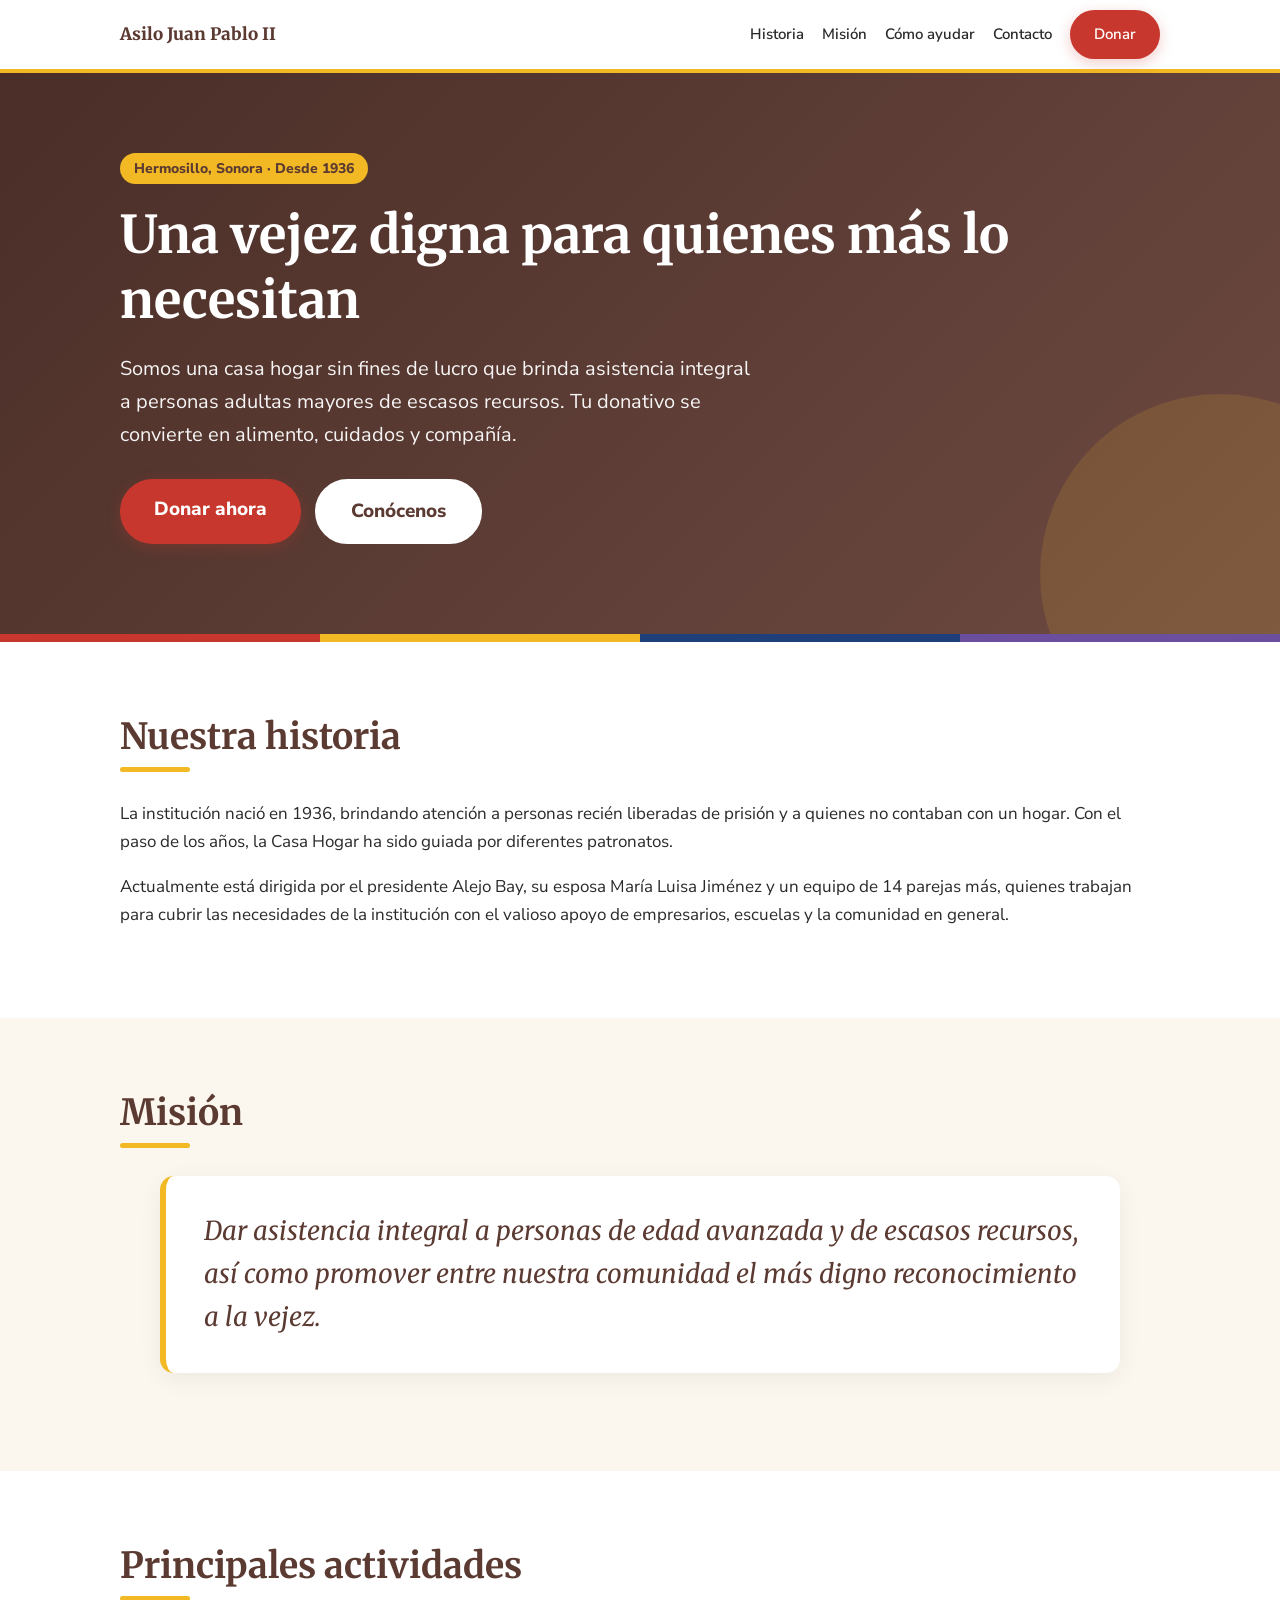
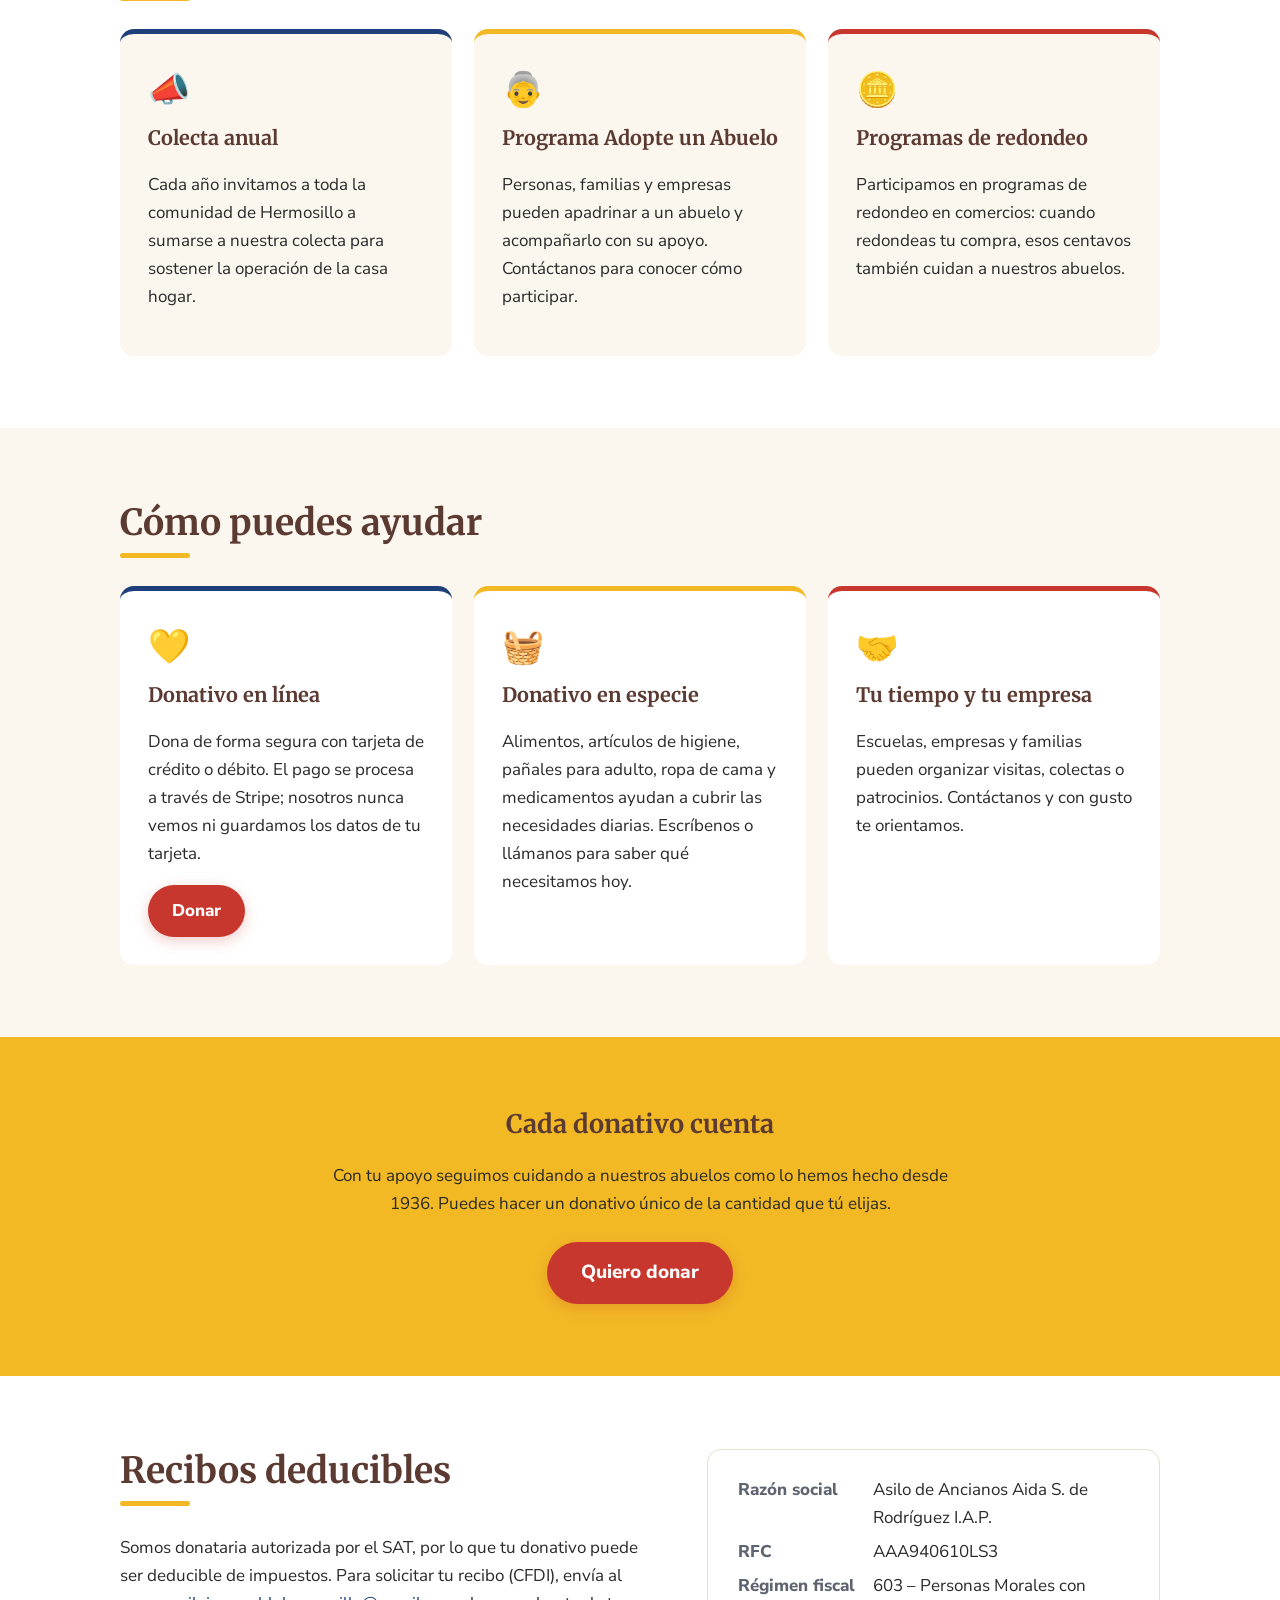
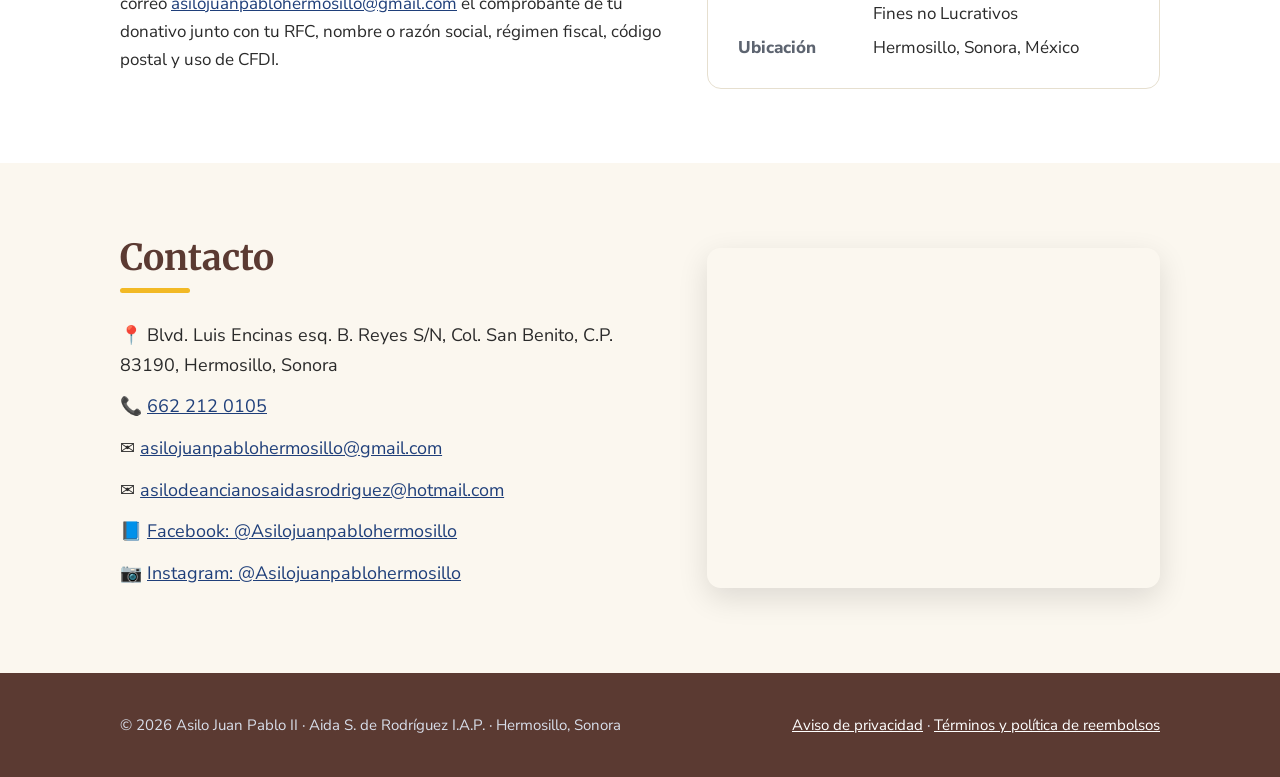
==== index.html @ 7213e2b3 "Add files via upload" ====
<!doctype html>
<html lang="es-MX">
<head>
  <meta charset="utf-8">
  <meta name="viewport" content="width=device-width, initial-scale=1">
  <title>Asilo Juan Pablo II | Hermosillo, Sonora</title>
  <meta name="description" content="Casa hogar para personas adultas mayores de escasos recursos en Hermosillo, Sonora, desde 1936. Dona en línea y ayúdanos a brindarles una vejez digna.">
  <meta property="og:title" content="Asilo Juan Pablo II – Hermosillo">
  <meta property="og:description" content="Desde 1936 brindamos asistencia integral a personas adultas mayores de escasos recursos. Tu donativo hace la diferencia.">
  <meta property="og:image" content="imagenes/foto-principal.jpg">
  <link rel="icon" href="imagenes/logo.png">
  <link rel="preconnect" href="https://fonts.googleapis.com">
  <link href="https://fonts.googleapis.com/css2?family=Merriweather:ital,wght@0,700;1,400&family=Nunito+Sans:wght@400;600;800&display=swap" rel="stylesheet">
  <link rel="stylesheet" href="estilos.css">
</head>
<body>

<header class="cabecera">
  <div class="contenedor">
    <a class="marca" href="#inicio">
      <img src="imagenes/logo.png" alt="Logotipo Asilo Juan Pablo II" data-opcional>
      <span>Asilo Juan Pablo II</span>
    </a>
    <nav class="nav">
      <a href="#historia">Historia</a>
      <a href="#mision">Misión</a>
      <a href="#ayudar">Cómo ayudar</a>
      <a href="#contacto">Contacto</a>
      <a class="boton" href="#contacto" data-donar>Donar</a>
    </nav>
  </div>
</header>

<main id="inicio">

  <section class="portada">
    <div class="contenedor portada-grid">
      <div>
      <span class="etiqueta">Hermosillo, Sonora · Desde 1936</span>
      <h1>Una vejez digna para quienes más lo necesitan</h1>
      <p>Somos una casa hogar sin fines de lucro que brinda asistencia integral a personas adultas mayores de escasos recursos. Tu donativo se convierte en alimento, cuidados y compañía.</p>
      <div class="acciones">
        <a class="boton grande" href="#contacto" data-donar>Donar ahora</a>
        <a class="boton grande secundario" href="#historia">Conócenos</a>
      </div>
      </div>
      <div class="logo-portada" data-contenedor><img src="imagenes/logo.png" alt="Logotipo Asilo Juan Pablo II, Aida S. de Rodríguez I.A.P." data-opcional></div>
    </div>
  </section>
  <div class="franja-tricolor" aria-hidden="true"></div>

  <section id="historia" class="blanca">
    <div class="contenedor dos-col">
      <div>
        <h2 class="titulo-seccion">Nuestra historia</h2>
        <div class="linea"></div>
        <p>La institución nació en 1936, brindando atención a personas recién liberadas de prisión y a quienes no contaban con un hogar. Con el paso de los años, la Casa Hogar ha sido guiada por diferentes patronatos.</p>
        <p>Actualmente está dirigida por el presidente Alejo Bay, su esposa María Luisa Jiménez y un equipo de 14 parejas más, quienes trabajan para cubrir las necesidades de la institución con el valioso apoyo de empresarios, escuelas y la comunidad en general.</p>
      </div>
      <div class="foto" data-contenedor>
        <img src="imagenes/foto-principal.jpg" alt="Residentes del Asilo Juan Pablo II" data-opcional>
      </div>
    </div>
  </section>

  <section id="mision">
    <div class="contenedor">
      <h2 class="titulo-seccion">Misión</h2>
      <div class="linea"></div>
      <blockquote class="mision">
        Dar asistencia integral a personas de edad avanzada y de escasos recursos, así como promover entre nuestra comunidad el más digno reconocimiento a la vejez.
      </blockquote>
    </div>
  </section>

  <section id="actividades" class="blanca">
    <div class="contenedor">
      <h2 class="titulo-seccion">Principales actividades</h2>
      <div class="linea"></div>
      <div class="tarjetas">
        <div class="tarjeta">
          <div class="icono" aria-hidden="true">📣</div>
          <h3>Colecta anual</h3>
          <p>Cada año invitamos a toda la comunidad de Hermosillo a sumarse a nuestra colecta para sostener la operación de la casa hogar.</p>
        </div>
        <div class="tarjeta">
          <div class="icono" aria-hidden="true">👵</div>
          <h3>Programa Adopte un Abuelo</h3>
          <p>Personas, familias y empresas pueden apadrinar a un abuelo y acompañarlo con su apoyo. Contáctanos para conocer cómo participar.</p>
        </div>
        <div class="tarjeta">
          <div class="icono" aria-hidden="true">🪙</div>
          <h3>Programas de redondeo</h3>
          <p>Participamos en programas de redondeo en comercios: cuando redondeas tu compra, esos centavos también cuidan a nuestros abuelos.</p>
        </div>
      </div>
    </div>
  </section>

  <section id="ayudar">
    <div class="contenedor">
      <h2 class="titulo-seccion">Cómo puedes ayudar</h2>
      <div class="linea"></div>
      <div class="tarjetas">
        <div class="tarjeta">
          <div class="icono" aria-hidden="true">💛</div>
          <h3>Donativo en línea</h3>
          <p>Dona de forma segura con tarjeta de crédito o débito. El pago se procesa a través de Stripe; nosotros nunca vemos ni guardamos los datos de tu tarjeta.</p>
          <a class="boton" href="#contacto" data-donar>Donar</a>
        </div>
        <div class="tarjeta">
          <div class="icono" aria-hidden="true">🧺</div>
          <h3>Donativo en especie</h3>
          <p>Alimentos, artículos de higiene, pañales para adulto, ropa de cama y medicamentos ayudan a cubrir las necesidades diarias. Escríbenos o llámanos para saber qué necesitamos hoy.</p>
        </div>
        <div class="tarjeta">
          <div class="icono" aria-hidden="true">🤝</div>
          <h3>Tu tiempo y tu empresa</h3>
          <p>Escuelas, empresas y familias pueden organizar visitas, colectas o patrocinios. Contáctanos y con gusto te orientamos.</p>
        </div>
      </div>
    </div>
  </section>

  <section id="galeria" class="blanca" data-contenedor>
    <div class="contenedor">
      <h2 class="titulo-seccion">Nuestra casa</h2>
      <div class="linea"></div>
      <div class="galeria">
        <figure data-contenedor><img src="imagenes/galeria-1.jpg" alt="Vida en el asilo" loading="lazy" data-opcional></figure>
        <figure data-contenedor><img src="imagenes/galeria-2.jpg" alt="Vida en el asilo" loading="lazy" data-opcional></figure>
        <figure data-contenedor><img src="imagenes/galeria-3.jpg" alt="Vida en el asilo" loading="lazy" data-opcional></figure>
        <figure data-contenedor><img src="imagenes/galeria-4.jpg" alt="Vida en el asilo" loading="lazy" data-opcional></figure>
        <figure data-contenedor><img src="imagenes/galeria-5.jpg" alt="Vida en el asilo" loading="lazy" data-opcional></figure>
        <figure data-contenedor><img src="imagenes/galeria-6.jpg" alt="Vida en el asilo" loading="lazy" data-opcional></figure>
      </div>
    </div>
  </section>

  <section class="franja-donar">
    <div class="contenedor">
      <h2>Cada donativo cuenta</h2>
      <p>Con tu apoyo seguimos cuidando a nuestros abuelos como lo hemos hecho desde 1936. Puedes hacer un donativo único de la cantidad que tú elijas.</p>
      <a class="boton grande" href="#contacto" data-donar>Quiero donar</a>
    </div>
  </section>

  <section id="transparencia" class="blanca">
    <div class="contenedor dos-col">
      <div>
        <h2 class="titulo-seccion">Recibos deducibles</h2>
        <div class="linea"></div>
        <p>Somos donataria autorizada por el SAT, por lo que tu donativo puede ser deducible de impuestos. Para solicitar tu recibo (CFDI), envía al correo <a href="mailto:asilojuanpablohermosillo@gmail.com" data-correo>asilojuanpablohermosillo@gmail.com</a> el comprobante de tu donativo junto con tu RFC, nombre o razón social, régimen fiscal, código postal y uso de CFDI.</p>
      </div>
      <div class="fiscal">
        <dl>
          <dt>Razón social</dt><dd data-campo="razonSocial">Asilo de Ancianos Aida S. de Rodríguez I.A.P.</dd>
          <dt>RFC</dt><dd data-campo="rfc">AAA940610LS3</dd>
          <dt>Régimen fiscal</dt><dd>603 – Personas Morales con Fines no Lucrativos</dd>
          <dt>Ubicación</dt><dd>Hermosillo, Sonora, México</dd>
        </dl>
      </div>
    </div>
  </section>

  <section id="contacto">
    <div class="contenedor dos-col">
      <div>
        <h2 class="titulo-seccion">Contacto</h2>
        <div class="linea"></div>
        <ul class="contacto-lista">
          <li>📍 <span data-campo="direccion">Blvd. Luis Encinas esq. B. Reyes S/N, Col. San Benito, C.P. 83190, Hermosillo, Sonora</span></li>
          <li>📞 <a href="tel:6622120105" data-telefono>662 212 0105</a></li>
          <li>✉️ <a href="mailto:asilojuanpablohermosillo@gmail.com" data-correo>asilojuanpablohermosillo@gmail.com</a></li>
          <li>✉️ <a href="mailto:asilodeancianosaidasrodriguez@hotmail.com" data-correo2>asilodeancianosaidasrodriguez@hotmail.com</a></li>
          <li>📘 <a href="https://www.facebook.com/Asilojuanpablohermosillo" data-facebook>Facebook: @Asilojuanpablohermosillo</a></li>
          <li>📷 <a href="https://www.instagram.com/asilojuanpablohermosillo" data-instagram>Instagram: @Asilojuanpablohermosillo</a></li>
          <li><a class="boton" href="#" data-whatsapp>Escríbenos por WhatsApp</a></li>
        </ul>
      </div>
      <div class="foto" style="aspect-ratio:4/3">
        <iframe title="Mapa de ubicación" width="100%" height="100%" style="border:0;min-height:300px" loading="lazy"
          src="https://www.google.com/maps?q=Blvd.+Luis+Encinas+y+B.+Reyes,+San+Benito,+83190+Hermosillo,+Son.&output=embed"></iframe>
      </div>
    </div>
  </section>

</main>

<footer class="pie">
  <div class="contenedor">
    <div>© <span id="anio">2026</span> Asilo Juan Pablo II · Aida S. de Rodríguez I.A.P. · Hermosillo, Sonora</div>
    <div><a href="aviso-de-privacidad.html">Aviso de privacidad</a> · <a href="terminos-y-reembolsos.html">Términos y política de reembolsos</a></div>
  </div>
</footer>

<script src="config.js"></script>
<script src="sitio.js"></script>
</body>
</html>
---- estilos.css ----
:root {
  --azul: #1f3f7a;
  --azul-osc: #5b3a32;
  --cafe: #6d4a42;
  --amarillo: #f2b925;
  --rojo: #c8372d;
  --crema: #fbf7ef;
  --texto: #2a2a2a;
  --suave: #5d6470;
  --blanco: #ffffff;
  --radio: 14px;
}
* { box-sizing: border-box; }
html { scroll-behavior: smooth; }
body {
  margin: 0;
  font-family: "Nunito Sans", system-ui, -apple-system, "Segoe UI", Roboto, sans-serif;
  color: var(--texto);
  background: var(--crema);
  line-height: 1.65;
  font-size: 17px;
}
h1, h2, h3 { font-family: "Merriweather", Georgia, serif; color: var(--azul-osc); line-height: 1.25; }
a { color: var(--azul); }
img { max-width: 100%; display: block; }
.contenedor { width: 100%; max-width: 1080px; margin: 0 auto; padding: 0 20px; }

/* Encabezado */
.cabecera { background: var(--blanco); border-bottom: 4px solid var(--amarillo); position: sticky; top: 0; z-index: 10; }
.cabecera .contenedor { display: flex; align-items: center; justify-content: space-between; gap: 16px; padding-top: 10px; padding-bottom: 10px; }
.marca { display: flex; align-items: center; gap: 10px; text-decoration: none; color: var(--azul-osc); font-weight: 800; font-family: "Merriweather", Georgia, serif; }
.marca img { height: 58px; width: auto; }
.nav { display: flex; gap: 18px; align-items: center; flex-wrap: wrap; }
.nav a { text-decoration: none; color: var(--texto); font-weight: 600; font-size: 15px; }
.nav a:hover { color: var(--azul); }
@media (max-width: 760px) { .nav a:not(.boton) { display: none; } }

/* Botones */
.boton {
  display: inline-block; background: var(--rojo); color: var(--blanco) !important;
  padding: 12px 24px; border-radius: 999px; text-decoration: none; font-weight: 800;
  box-shadow: 0 4px 14px rgba(200, 55, 45, .25); transition: transform .15s;
}
.boton:hover { transform: translateY(-2px); }
.boton.grande { font-size: 19px; padding: 15px 34px; }
.boton.secundario { background: var(--blanco); color: var(--azul-osc) !important; box-shadow: none; border: 2px solid var(--blanco); }

/* Portada */
.portada {
  background: linear-gradient(135deg, #4a2e27, var(--cafe));
  color: var(--blanco); padding: 80px 0 90px; position: relative; overflow: hidden;
}
.portada::after {
  content: ""; position: absolute; right: -120px; bottom: -120px; width: 360px; height: 360px;
  border-radius: 50%; background: var(--amarillo); opacity: .14;
}
.portada h1 { color: var(--blanco); font-size: clamp(32px, 5vw, 52px); margin: 0 0 16px; }
.portada p { font-size: 20px; max-width: 640px; opacity: .95; }
.etiqueta { display: inline-block; background: var(--amarillo); color: var(--azul-osc); font-weight: 800; padding: 4px 14px; border-radius: 999px; font-size: 14px; margin-bottom: 18px; }
.acciones { display: flex; gap: 14px; flex-wrap: wrap; margin-top: 28px; }

/* Secciones */
section { padding: 72px 0; }
section.blanca { background: var(--blanco); }
.titulo-seccion { font-size: clamp(26px, 3.5vw, 36px); margin: 0 0 8px; }
.linea { width: 70px; height: 5px; background: var(--amarillo); border-radius: 3px; margin-bottom: 28px; }
.dos-col { display: grid; grid-template-columns: 1.2fr 1fr; gap: 44px; align-items: center; }
@media (max-width: 820px) { .dos-col { grid-template-columns: 1fr; } }
.foto { border-radius: var(--radio); overflow: hidden; box-shadow: 0 10px 30px rgba(0,0,0,.12); }
.foto img { width: 100%; height: 100%; object-fit: cover; }

.mision {
  background: var(--blanco); border-left: 6px solid var(--amarillo); border-radius: var(--radio);
  padding: 34px 38px; font-family: "Merriweather", Georgia, serif; font-style: italic;
  font-size: clamp(20px, 2.6vw, 26px); color: var(--azul-osc); box-shadow: 0 6px 24px rgba(0,0,0,.06);
}

.tarjetas { display: grid; grid-template-columns: repeat(auto-fit, minmax(240px, 1fr)); gap: 22px; }
.tarjeta { background: var(--crema); border-radius: var(--radio); padding: 28px; border-top: 5px solid var(--azul); }
.tarjeta:nth-child(2) { border-top-color: var(--amarillo); }
.tarjeta:nth-child(3) { border-top-color: var(--rojo); }
.tarjeta h3 { margin-top: 0; }
.icono { font-size: 34px; margin-bottom: 8px; }

.galeria { display: grid; grid-template-columns: repeat(auto-fit, minmax(220px, 1fr)); gap: 16px; }
.galeria figure { margin: 0; border-radius: var(--radio); overflow: hidden; aspect-ratio: 4/3; background: #e9e4d8; }
.galeria img { width: 100%; height: 100%; object-fit: cover; }

.franja-donar { background: var(--amarillo); text-align: center; }
.franja-donar h2 { margin-top: 0; }
.franja-donar p { max-width: 640px; margin: 0 auto 24px; }

.fiscal { background: var(--blanco); border: 1px solid #e6dfcf; border-radius: var(--radio); padding: 26px 30px; }
.fiscal dl { display: grid; grid-template-columns: max-content 1fr; gap: 6px 18px; margin: 0; }
.fiscal dt { font-weight: 800; color: var(--suave); }
.fiscal dd { margin: 0; }

.contacto-lista { list-style: none; padding: 0; margin: 0; display: grid; gap: 12px; font-size: 18px; }

/* Pie */
.pie { background: var(--azul-osc); color: #d8deea; padding: 40px 0; font-size: 15px; }
.pie a { color: var(--blanco); }
.pie .contenedor { display: flex; justify-content: space-between; flex-wrap: wrap; gap: 18px; }

/* Páginas legales */
.legal { max-width: 800px; padding-top: 50px; padding-bottom: 70px; }
.legal h1 { font-size: 34px; }
.legal h2 { font-size: 22px; margin-top: 34px; }
section:not(.blanca) .tarjeta { background: var(--blanco); }
.contacto-lista, .fiscal, .legal { overflow-wrap: anywhere; }
.portada { overflow-x: clip; }
body { overflow-x: hidden; }

.portada-grid { display: grid; grid-template-columns: 1fr auto; gap: 40px; align-items: center; position: relative; z-index: 1; }
.logo-portada { background: #fff; border-radius: 18px; padding: 18px; box-shadow: 0 12px 34px rgba(0,0,0,.25); }
.logo-portada img { width: 200px; height: auto; }
@media (max-width: 760px) { .portada-grid { grid-template-columns: 1fr; } .logo-portada { justify-self: center; order: -1; } .logo-portada img { width: 140px; } }
.franja-tricolor { height: 8px; background: linear-gradient(90deg, var(--rojo) 0 25%, var(--amarillo) 25% 50%, var(--azul) 50% 75%, #6b4f9e 75% 100%); }
.galeria { grid-template-columns: repeat(auto-fit, minmax(240px, 1fr)); }
.galeria figure { aspect-ratio: 4/5; }
.galeria img { object-position: center 30%; }
.foto img { max-height: 460px; object-position: center 35%; }
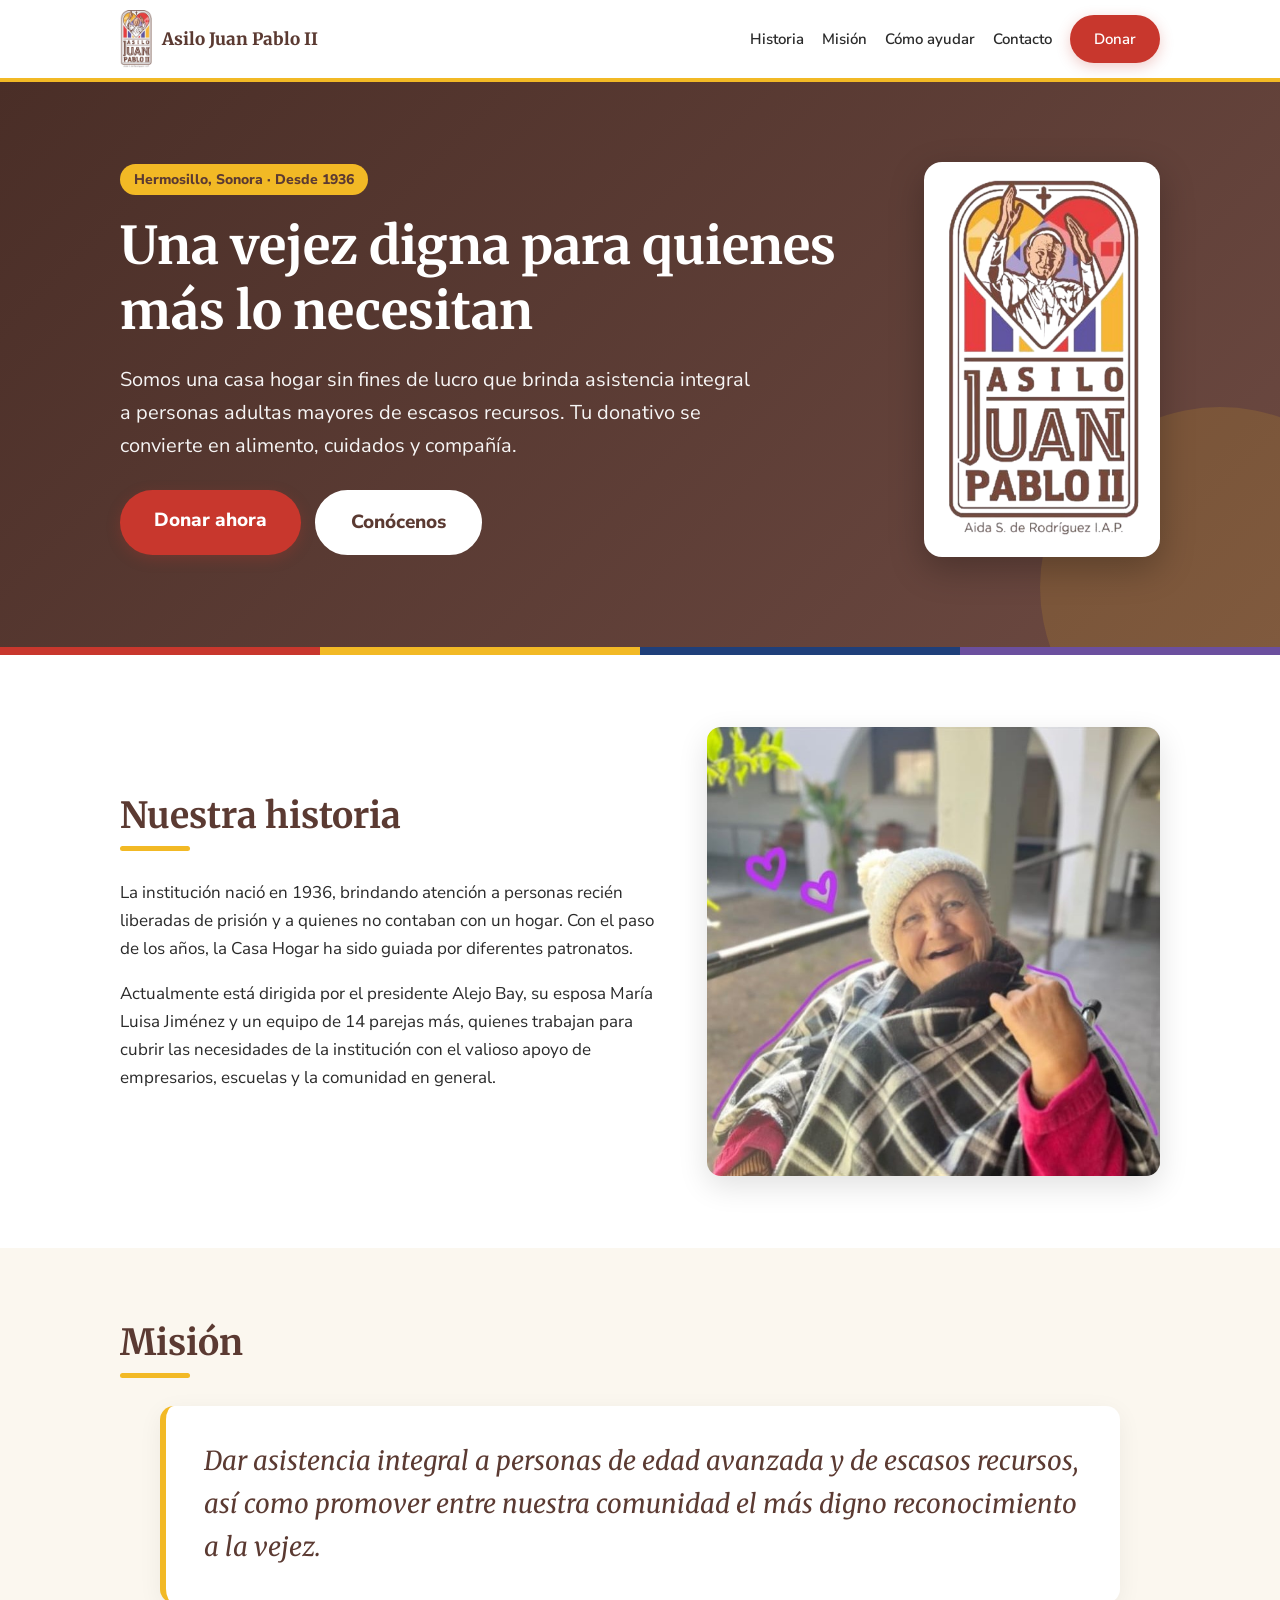
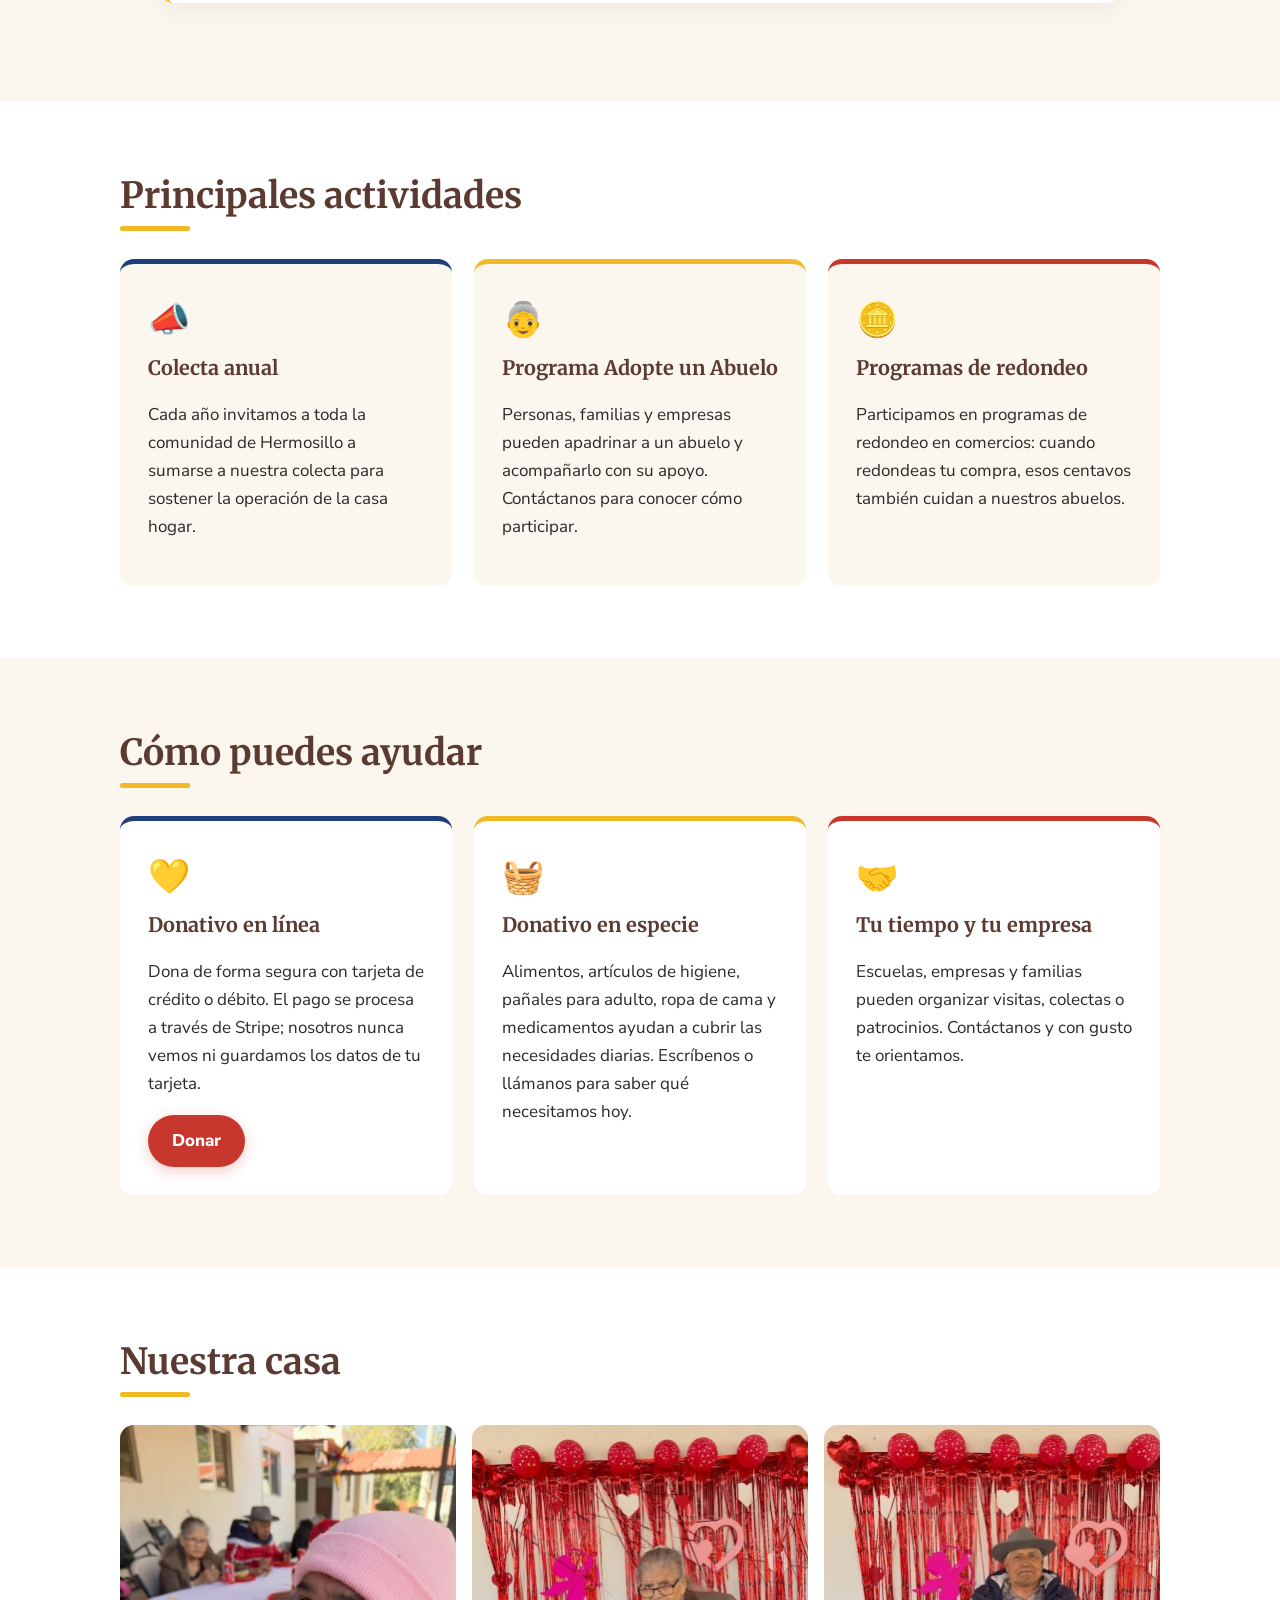
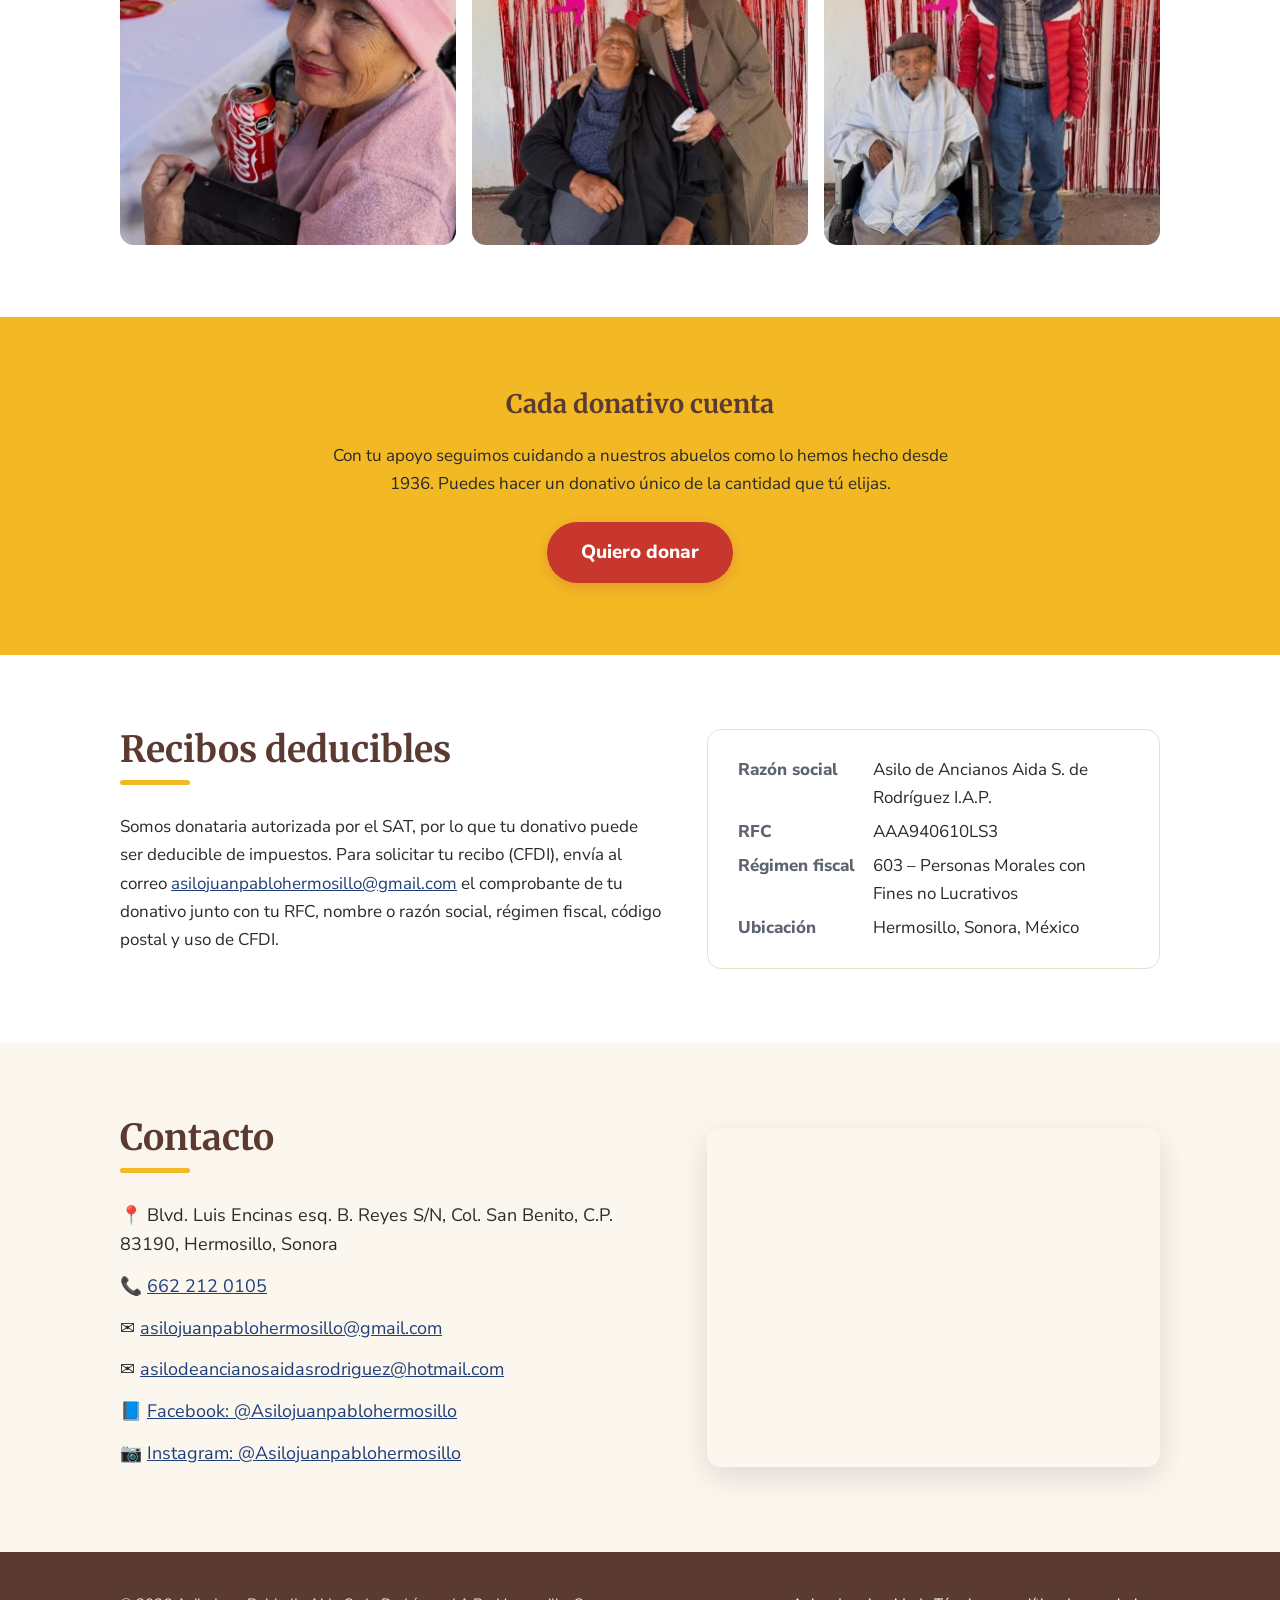
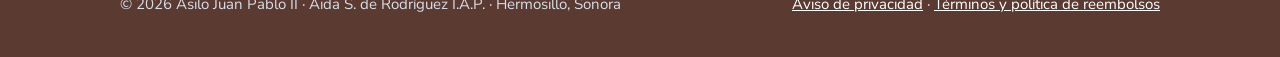
==== commit e6ac56e6: "Add files via upload" ====
--- a/index.html
+++ b/index.html
@@ -7,8 +7,8 @@
   <meta name="description" content="Casa hogar para personas adultas mayores de escasos recursos en Hermosillo, Sonora, desde 1936. Dona en línea y ayúdanos a brindarles una vejez digna.">
   <meta property="og:title" content="Asilo Juan Pablo II – Hermosillo">
   <meta property="og:description" content="Desde 1936 brindamos asistencia integral a personas adultas mayores de escasos recursos. Tu donativo hace la diferencia.">
-  <meta property="og:image" content="imagenes/foto-principal.jpg">
-  <link rel="icon" href="imagenes/logo.png">
+  <meta property="og:image" content="foto-principal.jpg">
+  <link rel="icon" href="logo.png">
   <link rel="preconnect" href="https://fonts.googleapis.com">
   <link href="https://fonts.googleapis.com/css2?family=Merriweather:ital,wght@0,700;1,400&family=Nunito+Sans:wght@400;600;800&display=swap" rel="stylesheet">
   <link rel="stylesheet" href="estilos.css">
@@ -18,7 +18,7 @@
 <header class="cabecera">
   <div class="contenedor">
     <a class="marca" href="#inicio">
-      <img src="imagenes/logo.png" alt="Logotipo Asilo Juan Pablo II" data-opcional>
+      <img src="logo.png" alt="Logotipo Asilo Juan Pablo II" data-opcional>
       <span>Asilo Juan Pablo II</span>
     </a>
     <nav class="nav">
@@ -44,7 +44,7 @@
         <a class="boton grande secundario" href="#historia">Conócenos</a>
       </div>
       </div>
-      <div class="logo-portada" data-contenedor><img src="imagenes/logo.png" alt="Logotipo Asilo Juan Pablo II, Aida S. de Rodríguez I.A.P." data-opcional></div>
+      <div class="logo-portada" data-contenedor><img src="logo.png" alt="Logotipo Asilo Juan Pablo II, Aida S. de Rodríguez I.A.P." data-opcional></div>
     </div>
   </section>
   <div class="franja-tricolor" aria-hidden="true"></div>
@@ -58,7 +58,7 @@
         <p>Actualmente está dirigida por el presidente Alejo Bay, su esposa María Luisa Jiménez y un equipo de 14 parejas más, quienes trabajan para cubrir las necesidades de la institución con el valioso apoyo de empresarios, escuelas y la comunidad en general.</p>
       </div>
       <div class="foto" data-contenedor>
-        <img src="imagenes/foto-principal.jpg" alt="Residentes del Asilo Juan Pablo II" data-opcional>
+        <img src="foto-principal.jpg" alt="Residentes del Asilo Juan Pablo II" data-opcional>
       </div>
     </div>
   </section>
@@ -127,12 +127,12 @@
       <h2 class="titulo-seccion">Nuestra casa</h2>
       <div class="linea"></div>
       <div class="galeria">
-        <figure data-contenedor><img src="imagenes/galeria-1.jpg" alt="Vida en el asilo" loading="lazy" data-opcional></figure>
-        <figure data-contenedor><img src="imagenes/galeria-2.jpg" alt="Vida en el asilo" loading="lazy" data-opcional></figure>
-        <figure data-contenedor><img src="imagenes/galeria-3.jpg" alt="Vida en el asilo" loading="lazy" data-opcional></figure>
-        <figure data-contenedor><img src="imagenes/galeria-4.jpg" alt="Vida en el asilo" loading="lazy" data-opcional></figure>
-        <figure data-contenedor><img src="imagenes/galeria-5.jpg" alt="Vida en el asilo" loading="lazy" data-opcional></figure>
-        <figure data-contenedor><img src="imagenes/galeria-6.jpg" alt="Vida en el asilo" loading="lazy" data-opcional></figure>
+        <figure data-contenedor><img src="galeria-1.jpg" alt="Vida en el asilo" loading="lazy" data-opcional></figure>
+        <figure data-contenedor><img src="galeria-2.jpg" alt="Vida en el asilo" loading="lazy" data-opcional></figure>
+        <figure data-contenedor><img src="galeria-3.jpg" alt="Vida en el asilo" loading="lazy" data-opcional></figure>
+        <figure data-contenedor><img src="galeria-4.jpg" alt="Vida en el asilo" loading="lazy" data-opcional></figure>
+        <figure data-contenedor><img src="galeria-5.jpg" alt="Vida en el asilo" loading="lazy" data-opcional></figure>
+        <figure data-contenedor><img src="galeria-6.jpg" alt="Vida en el asilo" loading="lazy" data-opcional></figure>
       </div>
     </div>
   </section>
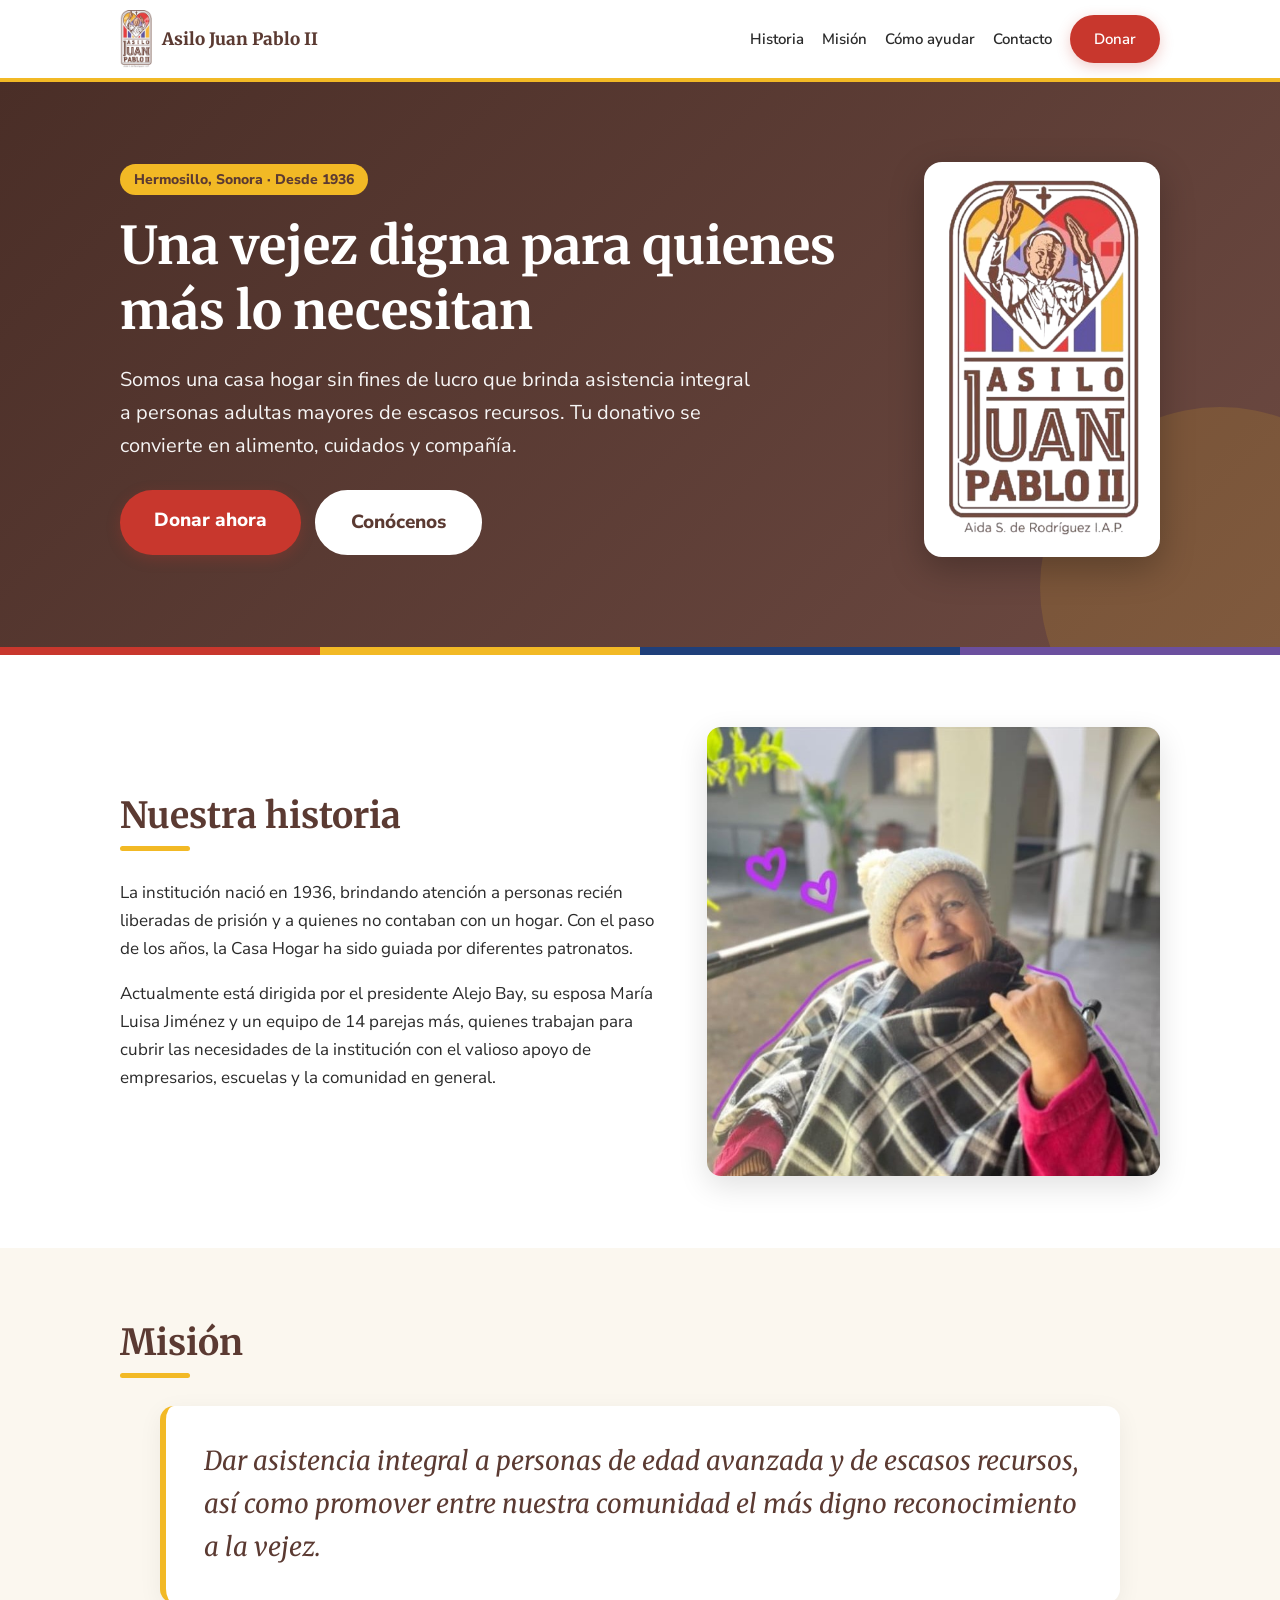
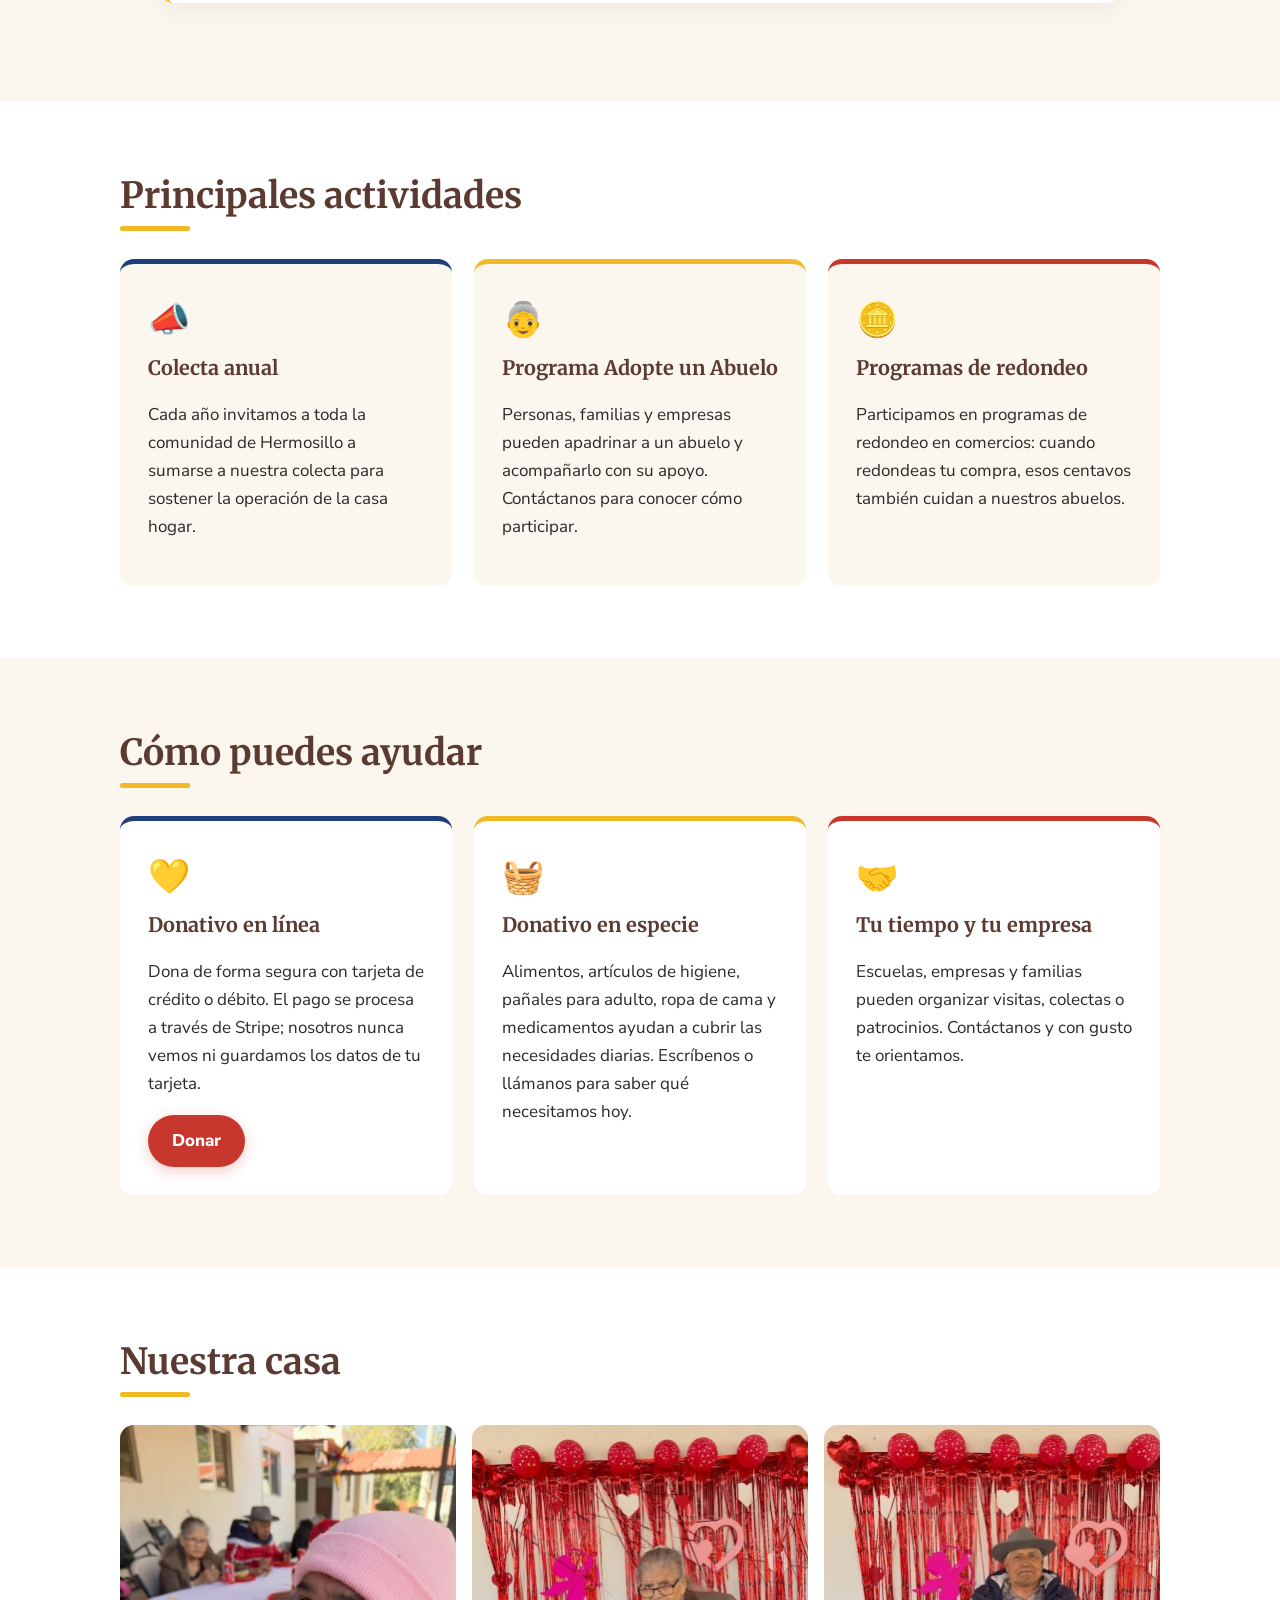
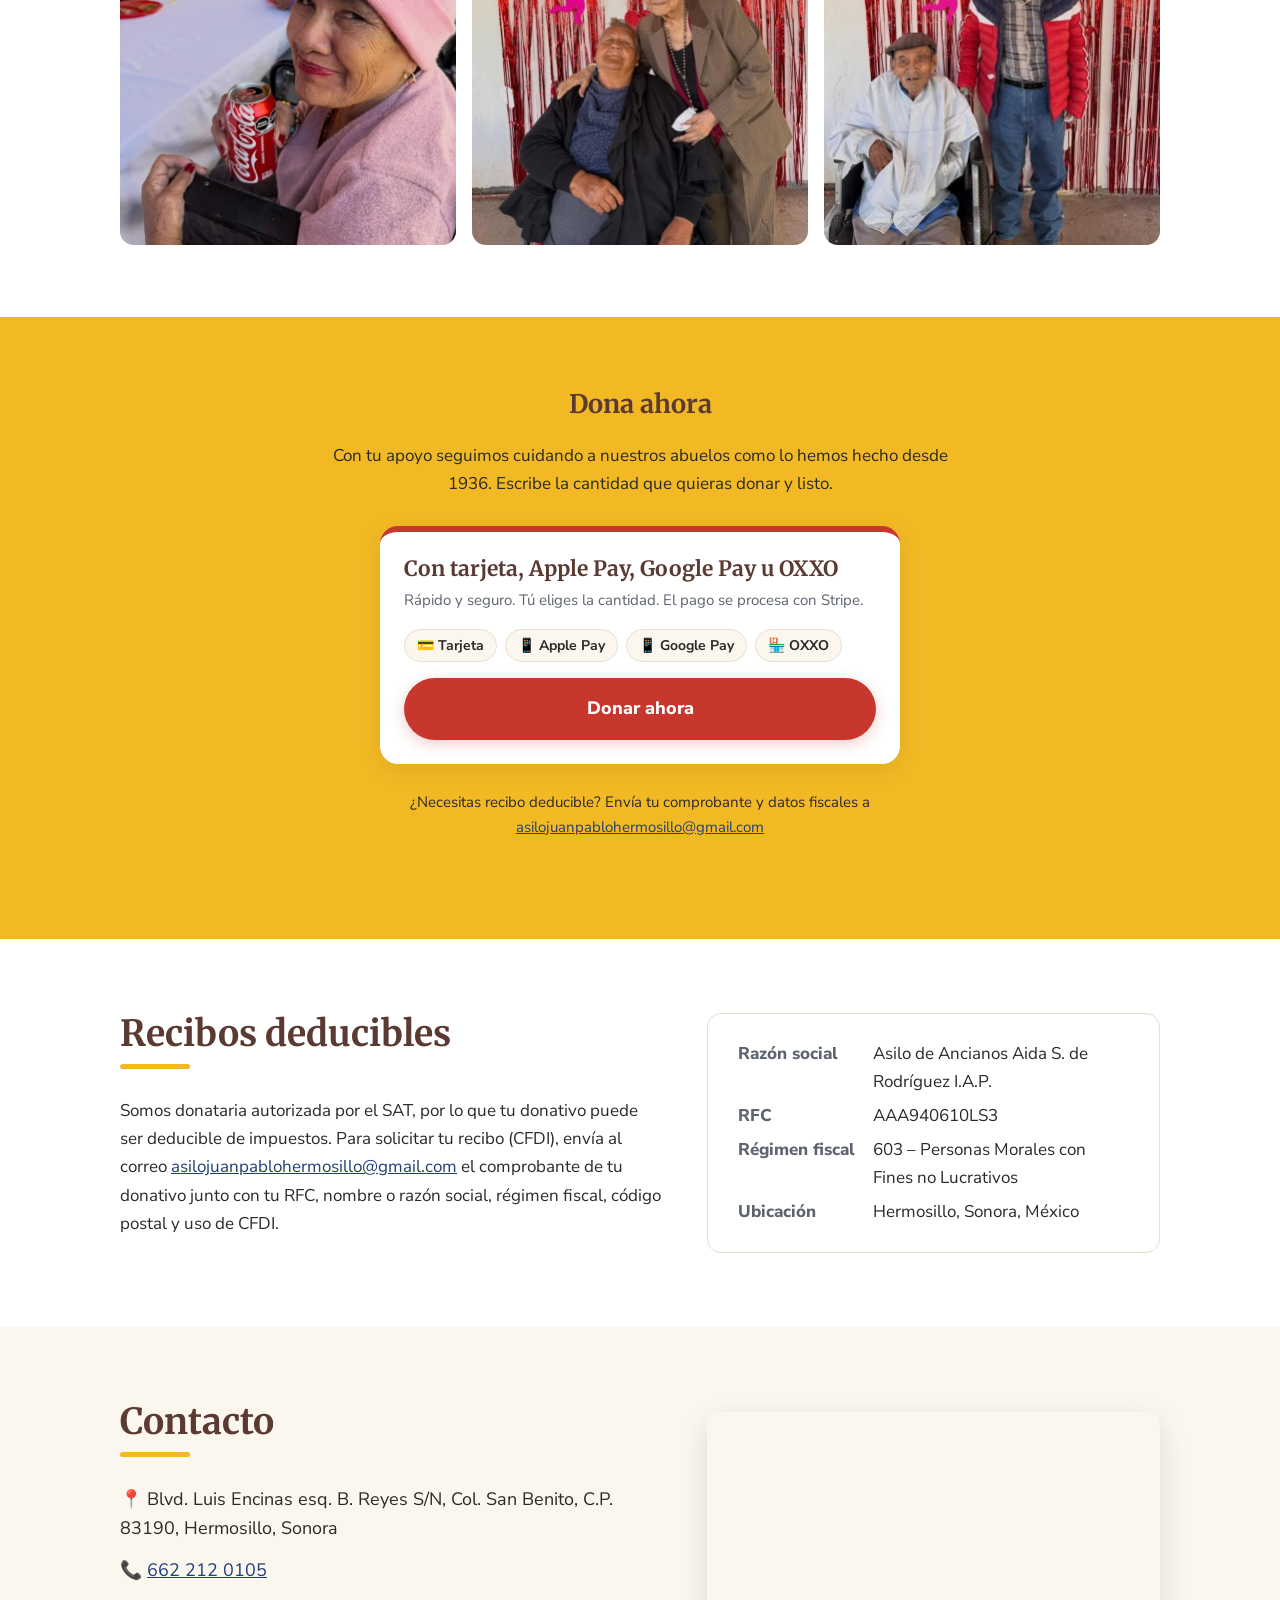
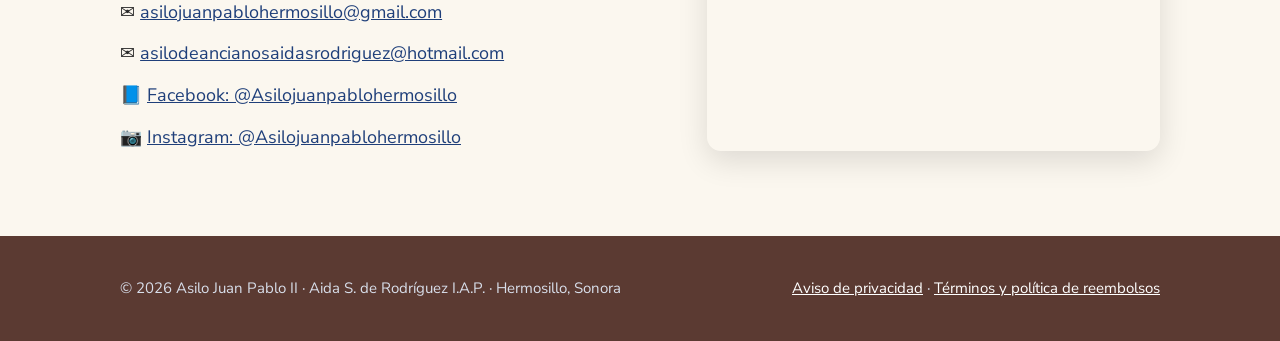
==== commit e52396dd: "Add files via upload" ====
--- a/index.html
+++ b/index.html
@@ -26,7 +26,7 @@
       <a href="#mision">Misión</a>
       <a href="#ayudar">Cómo ayudar</a>
       <a href="#contacto">Contacto</a>
-      <a class="boton" href="#contacto" data-donar>Donar</a>
+      <a class="boton" href="#donar" data-donar>Donar</a>
     </nav>
   </div>
 </header>
@@ -40,7 +40,7 @@
       <h1>Una vejez digna para quienes más lo necesitan</h1>
       <p>Somos una casa hogar sin fines de lucro que brinda asistencia integral a personas adultas mayores de escasos recursos. Tu donativo se convierte en alimento, cuidados y compañía.</p>
       <div class="acciones">
-        <a class="boton grande" href="#contacto" data-donar>Donar ahora</a>
+        <a class="boton grande" href="#donar" data-donar>Donar ahora</a>
         <a class="boton grande secundario" href="#historia">Conócenos</a>
       </div>
       </div>
@@ -106,7 +106,7 @@
           <div class="icono" aria-hidden="true">💛</div>
           <h3>Donativo en línea</h3>
           <p>Dona de forma segura con tarjeta de crédito o débito. El pago se procesa a través de Stripe; nosotros nunca vemos ni guardamos los datos de tu tarjeta.</p>
-          <a class="boton" href="#contacto" data-donar>Donar</a>
+          <a class="boton" href="#donar" data-donar>Donar</a>
         </div>
         <div class="tarjeta">
           <div class="icono" aria-hidden="true">🧺</div>
@@ -137,11 +137,35 @@
     </div>
   </section>
 
-  <section class="franja-donar">
-    <div class="contenedor">
-      <h2>Cada donativo cuenta</h2>
-      <p>Con tu apoyo seguimos cuidando a nuestros abuelos como lo hemos hecho desde 1936. Puedes hacer un donativo único de la cantidad que tú elijas.</p>
-      <a class="boton grande" href="#contacto" data-donar>Quiero donar</a>
+  <section id="donar" class="franja-donar">
+    <div class="contenedor">
+      <h2>Dona ahora</h2>
+      <p>Con tu apoyo seguimos cuidando a nuestros abuelos como lo hemos hecho desde 1936. Escribe la cantidad que quieras donar y listo.</p>
+      <div class="opciones-donar">
+        <div class="opcion">
+          <h3>Con tarjeta, Apple Pay, Google Pay u OXXO</h3>
+          <p class="nota">Rápido y seguro. Tú eliges la cantidad. El pago se procesa con Stripe.</p>
+          <div class="metodos"><span>💳 Tarjeta</span><span>📱 Apple Pay</span><span>📱 Google Pay</span><span>🏪 OXXO</span></div>
+          <a class="boton boton-bloque" href="#" data-stripe>Donar ahora</a>
+          <div class="paypal" data-paypal-bloque>
+            <p class="nota">¿Prefieres PayPal?</p>
+            <a class="boton boton-bloque boton-paypal" href="#" data-paypal>Donar con PayPal</a>
+          </div>
+        </div>
+        <div class="opcion transferencia">
+          <span class="sello">✓ Sin comisión: llega el 100 %</span>
+          <h3>Por transferencia</h3>
+          <p class="nota">Desde la app de tu banco, por SPEI, a esta cuenta:</p>
+          <div class="dato"><div><small>Banco</small><strong data-campo="banco">[BANCO]</strong></div></div>
+          <div class="dato"><div><small>A nombre de</small><strong data-campo="titularCuenta">Asilo de Ancianos Aida S. de Rodríguez I.A.P.</strong></div></div>
+          <div class="dato">
+            <div><small>CLABE</small><strong class="clabe" data-campo="clabe">[CLABE DE 18 DÍGITOS]</strong></div>
+            <button class="copiar" type="button" data-copiar="clabe">Copiar</button>
+          </div>
+          <div class="dato"><div><small>Concepto</small><strong>Donativo</strong></div></div>
+        </div>
+      </div>
+      <p class="deducible">¿Necesitas recibo deducible? Envía tu comprobante y datos fiscales a <a href="mailto:asilojuanpablohermosillo@gmail.com" data-correo>asilojuanpablohermosillo@gmail.com</a></p>
     </div>
   </section>
 
--- a/estilos.css
+++ b/estilos.css
@@ -120,3 +120,30 @@
 .galeria figure { aspect-ratio: 4/5; }
 .galeria img { object-position: center 30%; }
 .foto img { max-height: 460px; object-position: center 35%; }
+
+/* Sección Dona ahora */
+.franja-donar .contenedor > p { max-width: 640px; margin: 0 auto 28px; }
+.opciones-donar { display: grid; grid-template-columns: 1fr 1fr; gap: 20px; text-align: left; max-width: 900px; margin: 0 auto; }
+@media (max-width: 760px) { .opciones-donar { grid-template-columns: 1fr; } }
+.opcion { background: #fff; border-radius: 18px; padding: 24px; box-shadow: 0 6px 22px rgba(0,0,0,.08); border-top: 6px solid var(--rojo); }
+.opcion.transferencia { border-top-color: var(--azul); }
+.opcion h3 { font-size: 21px; margin: 0 0 6px; }
+.opcion .nota { color: var(--suave); font-size: 15px; margin: 0 0 16px; }
+.boton-bloque { display: block; text-align: center; width: 100%; font-size: 18px; padding: 16px; }
+.boton.deshabilitado { background: #cfc8bd; box-shadow: none; cursor: default; pointer-events: none; }
+.metodos { display: flex; gap: 8px; flex-wrap: wrap; margin-bottom: 16px; }
+.metodos span { background: var(--crema); border: 1px solid #e6dfcf; border-radius: 999px; padding: 4px 12px; font-size: 14px; font-weight: 700; }
+.sello { display: inline-block; background: #e7f6ec; color: #1d6b3a; font-weight: 800; font-size: 13px; border-radius: 999px; padding: 3px 12px; margin-bottom: 10px; }
+.dato { display: flex; align-items: center; justify-content: space-between; gap: 12px; padding: 10px 0; border-bottom: 1px solid #eee6d6; }
+.dato:last-of-type { border-bottom: 0; }
+.dato small { display: block; color: var(--suave); font-size: 12px; font-weight: 800; text-transform: uppercase; letter-spacing: .04em; }
+.dato strong { font-size: 16px; overflow-wrap: anywhere; }
+.dato .clabe { font-family: ui-monospace, Consolas, monospace; font-size: 18px; letter-spacing: .05em; }
+.copiar { flex-shrink: 0; background: var(--azul-osc); color: #fff; border: 0; border-radius: 10px; padding: 9px 14px; font-weight: 800; font-family: inherit; cursor: pointer; }
+.franja-donar .deducible { margin: 24px auto 0; font-size: 15px; }
+section[id] { scroll-margin-top: 84px; }
+.franja-donar p.deducible { margin-top: 26px; }
+
+.paypal { margin-top: 18px; padding-top: 16px; border-top: 1px solid #eee6d6; }
+.paypal .nota { margin-bottom: 10px; }
+.boton.boton-paypal { background: #ffc439; color: #142c8e !important; box-shadow: 0 4px 14px rgba(255,196,57,.35); }
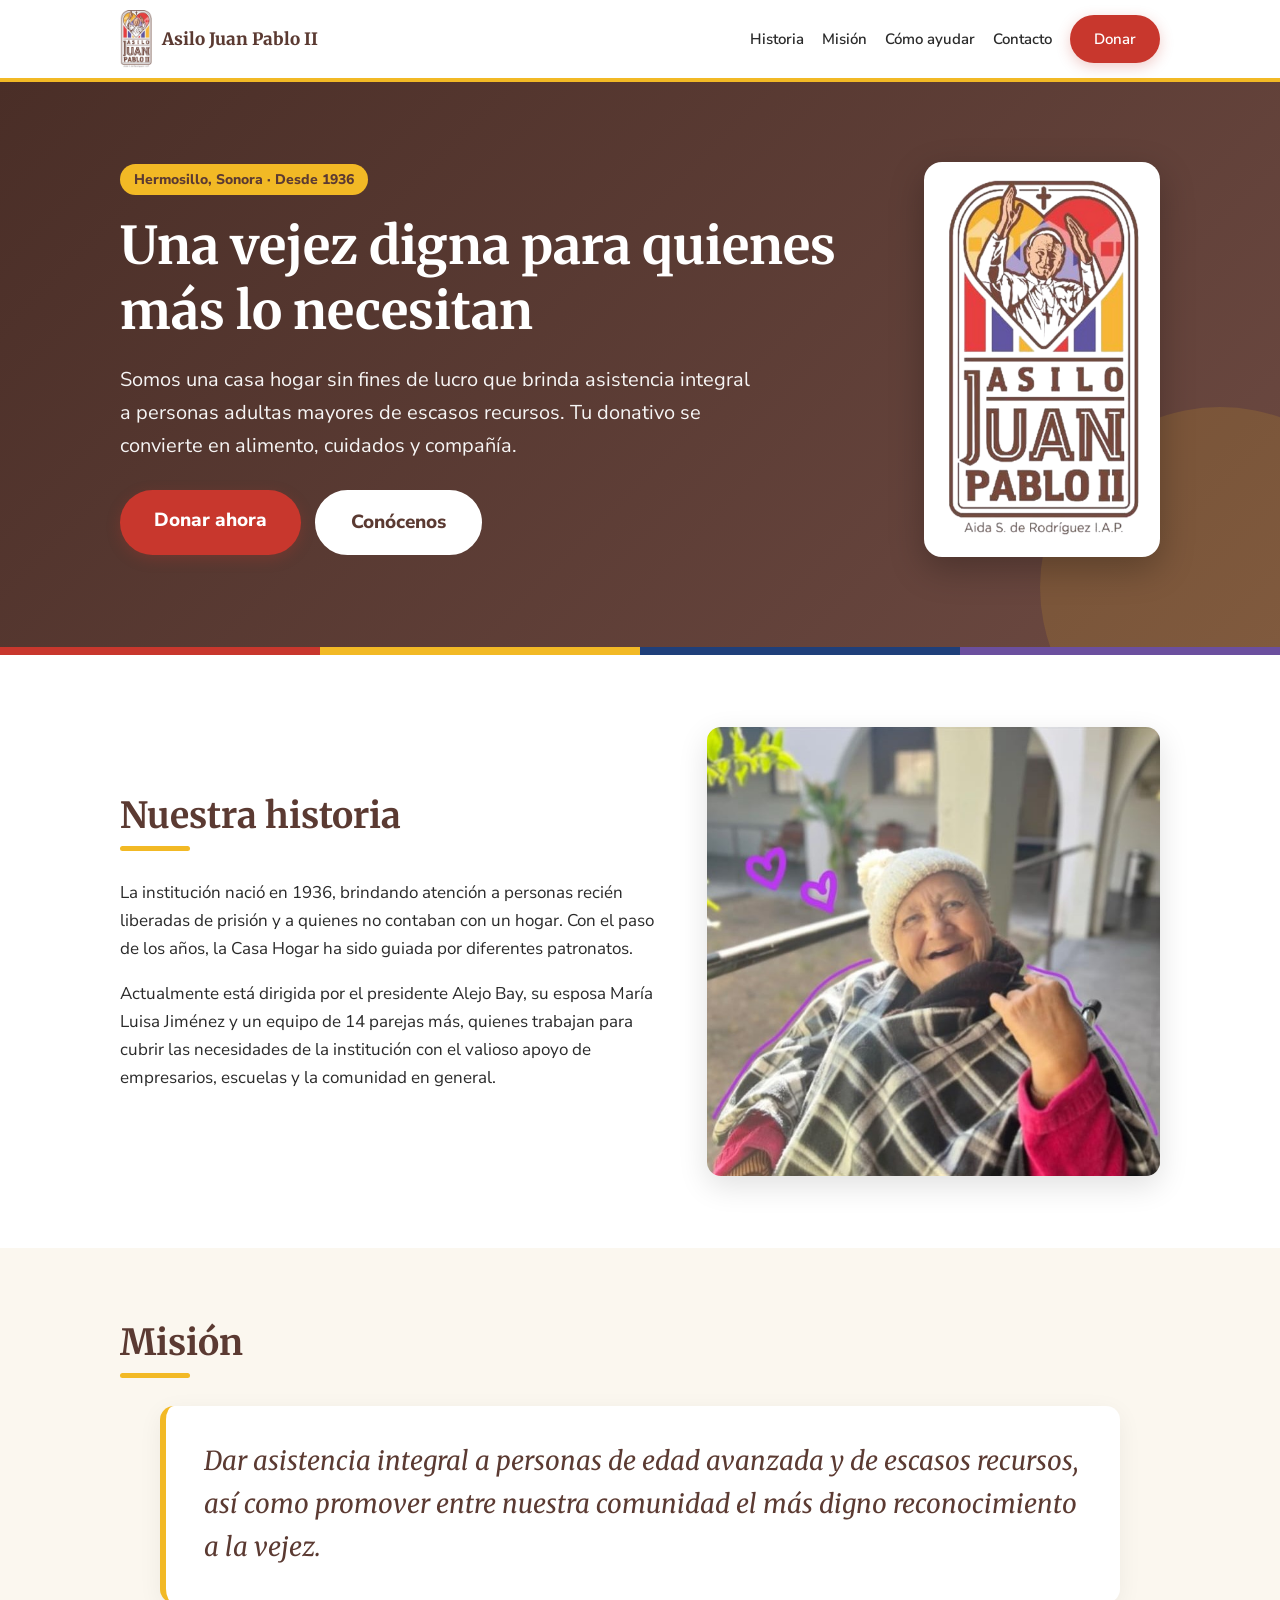
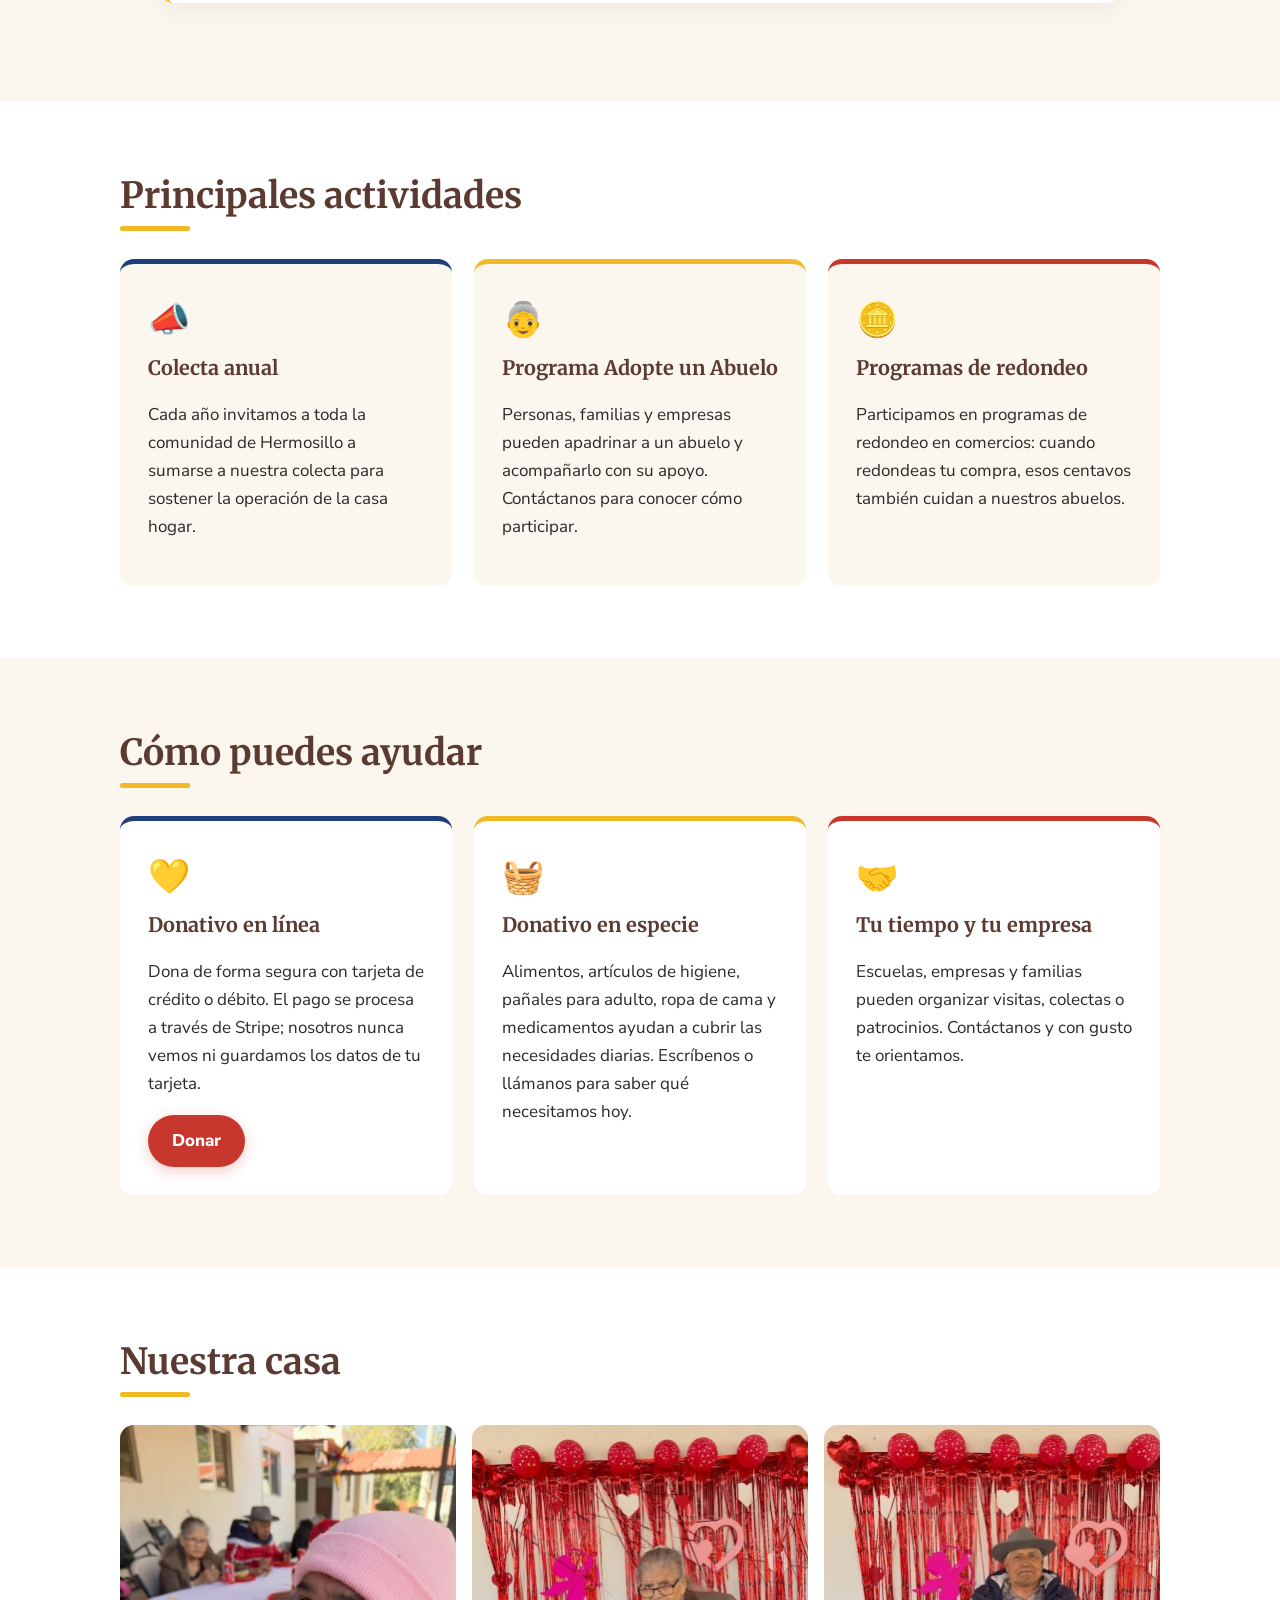
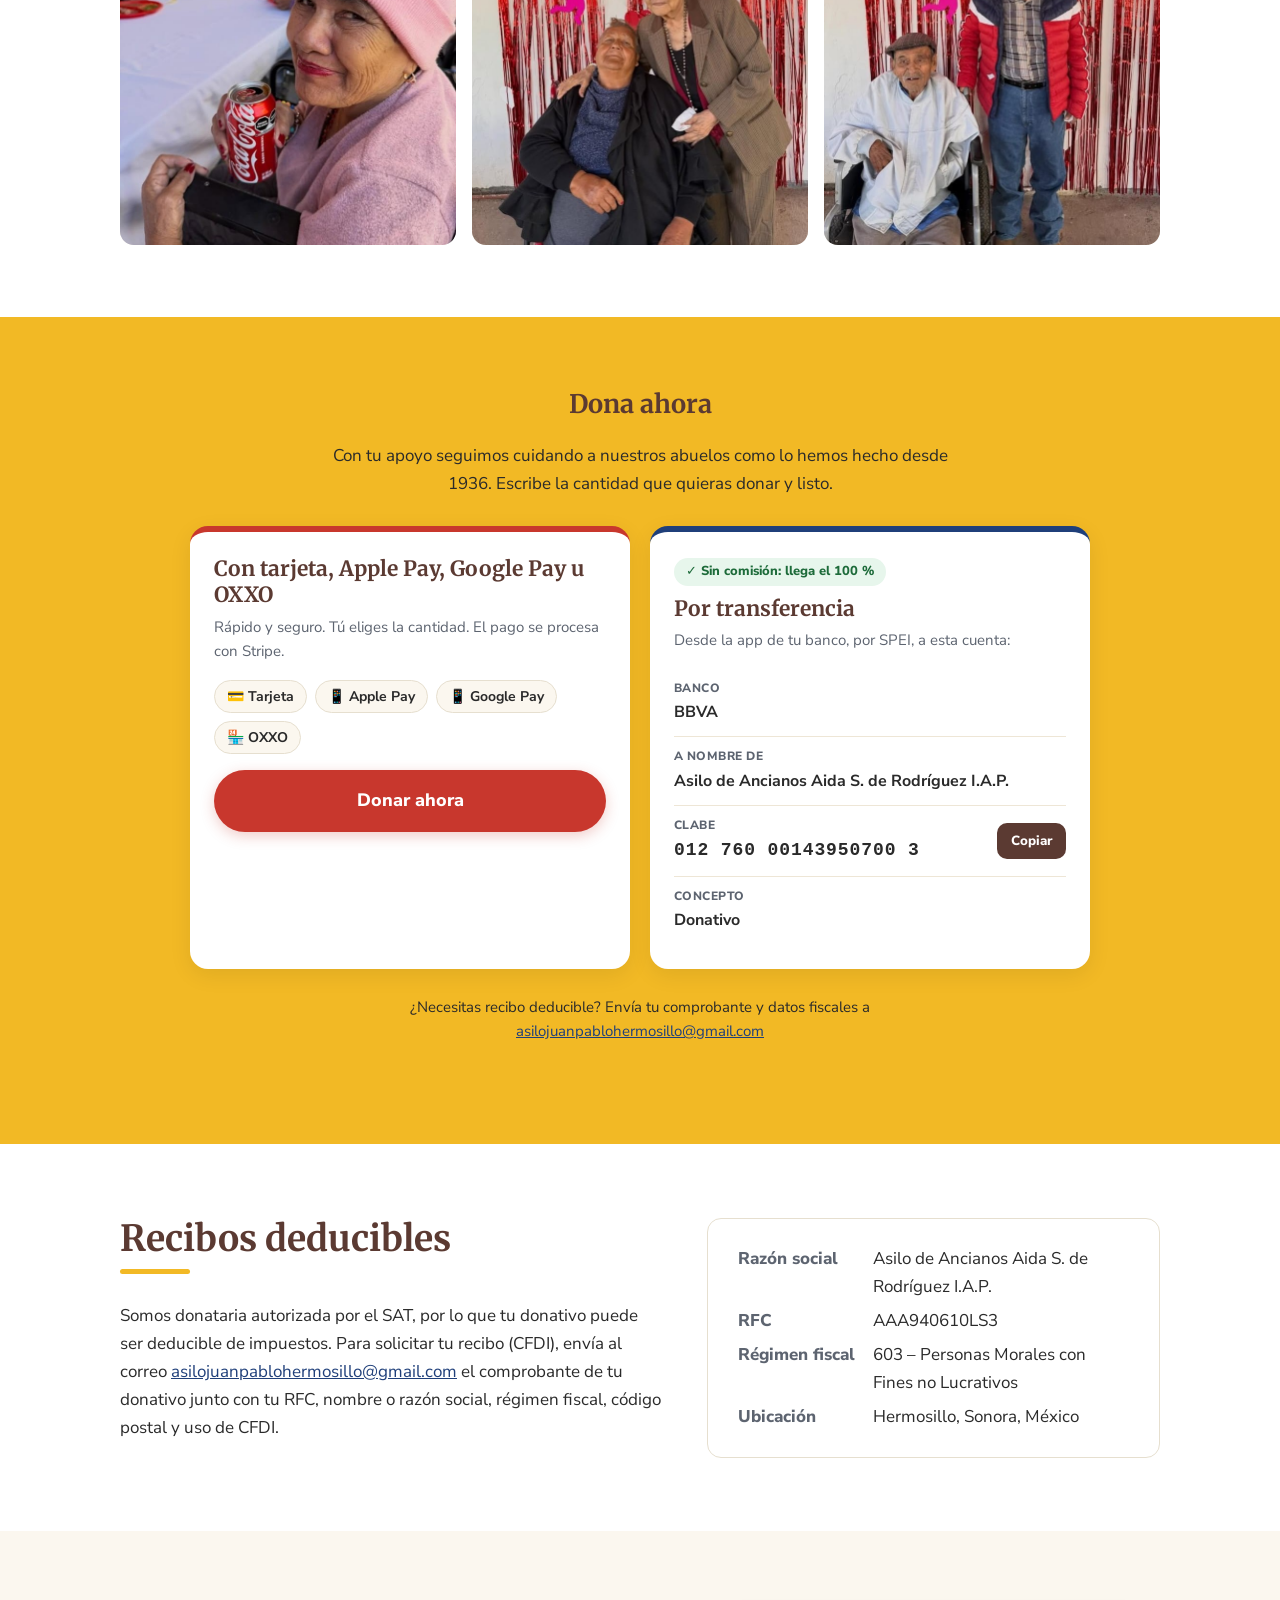
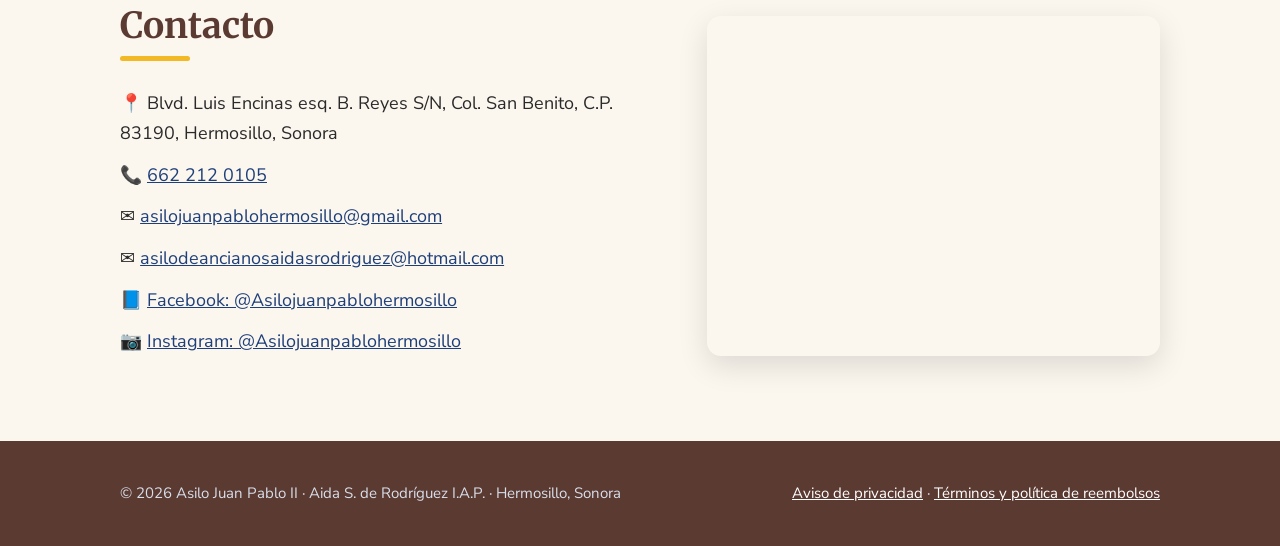
==== commit de2acc60: "Add files via upload" ====
--- a/index.html
+++ b/index.html
@@ -156,10 +156,10 @@
           <span class="sello">✓ Sin comisión: llega el 100 %</span>
           <h3>Por transferencia</h3>
           <p class="nota">Desde la app de tu banco, por SPEI, a esta cuenta:</p>
-          <div class="dato"><div><small>Banco</small><strong data-campo="banco">[BANCO]</strong></div></div>
+          <div class="dato"><div><small>Banco</small><strong data-campo="banco">BBVA</strong></div></div>
           <div class="dato"><div><small>A nombre de</small><strong data-campo="titularCuenta">Asilo de Ancianos Aida S. de Rodríguez I.A.P.</strong></div></div>
           <div class="dato">
-            <div><small>CLABE</small><strong class="clabe" data-campo="clabe">[CLABE DE 18 DÍGITOS]</strong></div>
+            <div><small>CLABE</small><strong class="clabe" data-campo="clabe">012 760 00143950700 3</strong></div>
             <button class="copiar" type="button" data-copiar="clabe">Copiar</button>
           </div>
           <div class="dato"><div><small>Concepto</small><strong>Donativo</strong></div></div>
